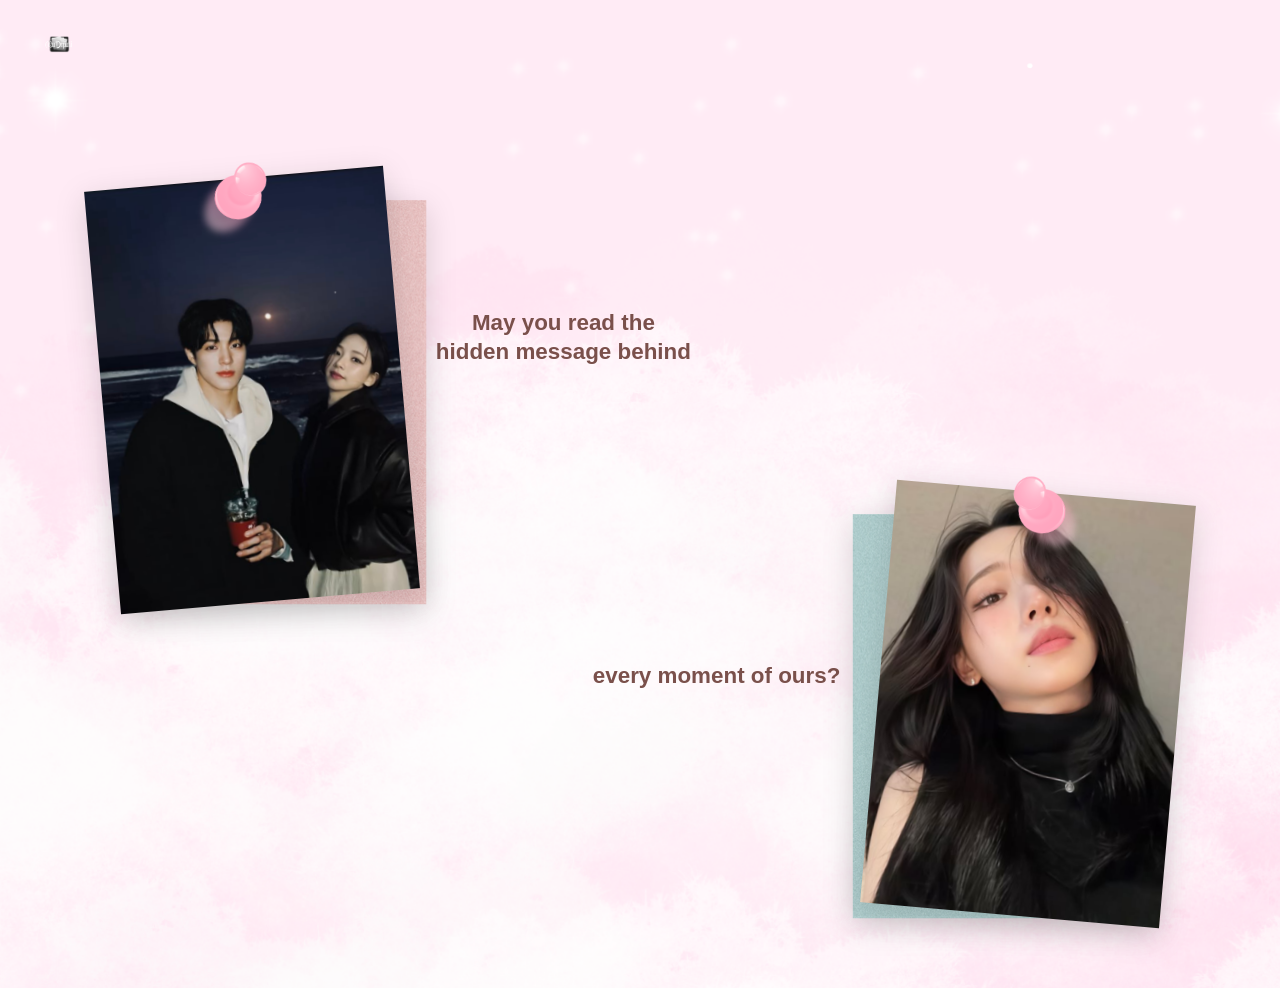
==== Cute Pinky/index3.html @ 4e8d7736 "Add files via upload" ====
<!DOCTYPE html>
<html lang="id">
<head>
    <meta charset="UTF-8">
    <meta name="viewport" content="width=device-width, initial-scale=1.0">

    <title>Cloudy Love</title>


    <link href="https://fonts.googleapis.com/css2?family=Cormorant+Garamond:wght@500;600;700&family=Poppins:wght@400;500;600;700;800&family=Sacramento&display=swap" rel="stylesheet">


    <link rel="stylesheet" href="style.css">
</head>

<body class="melody-page">


    <header class="site-header">
        <div class="logo-container">
            <img src="picture/WM Deputi.png"
                 alt="Logo Deputi"
                 class="logo-img">
        </div>
    </header>

<div class="page-container">


  <div class="text-group text-top">
    May you read the hidden message behind
  </div>

  <div class="text-group text-bottom">
    every moment of ours?
  </div>


  <div class="card-pair pair-1">
    <img src="picture/pesan rahasia.png" alt="Surat 1" class="img-letter">
    <div class="photo-wrap">
      <img src="picture/cp 5.png" alt="Foto 1" class="img-photo">
      <img src="picture/pin 1.png" alt="" class="img-pin pin-1">
    </div>
  </div>


  <div class="card-pair pair-2">
    <div class="letter-wrap">
      <img src="picture/pesan rahasia 2.png" alt="Surat 2" class="img-letter">
      <a href="index4.html" class="letter-button">I'll bring you to next chapter</a>
    </div>

    <div class="photo-wrap">
      <img src="picture/cp 6.png" alt="Foto 2" class="img-photo">
      <img src="picture/pin 2.png" alt="" class="img-pin pin-2">
    </div>
  </div>

</div>

    <audio id="song1" src="music/becky shower.mp3" preload="none"></audio>
    <audio id="song2" src="music/hey there delilah.mp3" preload="none"></audio>
    <audio id="song3" src="music/waiting for love - avicii.mp3" preload="none"></audio>


   <script src="script.js"></script>
</body>
</html>
---- Cute Pinky/style.css ----
* {
    margin: 0;
    padding: 0;
    box-sizing: border-box;
}

body {
    width: 100%;
    min-height: 100vh;
    background-image: url('picture/bg pink.png');
    background-size: cover;
    background-position: center;
    background-repeat: no-repeat;
    background-attachment: fixed;
    font-family: 'Poppins', sans-serif;
    display: flex;
    flex-direction: column;
    align-items: center;
    overflow-y: auto;
}

.site-header {
    width: 100%;
    padding: 24px 30px;
    display: flex;
    justify-content: flex-start;
    align-items: center;
    position: relative;
    z-index: 100;
}

.logo-container {
    border-radius: 8px;
}

.logo-img {
    height: 40px;
    width: auto;
    display: block;
}

.main-container {
    width: 100%;
    display: flex;
    justify-content: center;
    align-items: flex-start;
    padding: 10px 15px 60px 15px;
}

.hero-stage {
    width: 100%;
    max-width: 550px;
    display: flex;
    flex-direction: column;
    align-items: center;
    position: relative;
}

.title-top, .side-text {
    margin-top: 20px;
    font-family: 'Playfair Display', serif;
    font-weight: 700;
    color: #fff9f5;
    text-shadow:
        -3px -3px 0 #5c3f2d,
         3px -3px 0 #5c3f2d,
        -3px  3px 0 #5c3f2d,
         3px  3px 0 #5c3f2d,
         0px 4px 8px rgba(0,0,0,0.15);
    line-height: 1;
}

.title-top {
    font-size: 4.8rem;
    letter-spacing: 4px;
    margin-bottom: -45px;
    position: relative;
    z-index: 1;
}

.middle-row {
    width: 100%;
    display: flex;
    justify-content: center;
    align-items: center;
    position: relative;
    z-index: 2;
}

.side-text {
    font-size: 4.2rem;
    letter-spacing: 2px;
    position: absolute;
    top: 25%;
}

.side-text.left {
    justify-content: center;
    z-index: 1;
}

.side-text.right {
    right: 0px;
    z-index: 1;
}

.photo-wrapper {
    width: 320px;
    display: flex;
    justify-content: center;
    position: relative;
    z-index: 2;
}

.couple-photo {
    width: 100%;
    height: auto;
    object-fit: contain;
    display: block;
}

.question-banner {
    width: 100%;
    max-width: 520px;
    background: rgba(255, 238, 230, 0.94);
    padding: 22px 25px;
    border-radius: 20px;
    text-align: center;
    box-shadow: 0 8px 20px rgba(112, 74, 46, 0.12);
    border: 1px solid rgba(255, 255, 255, 0.9);
    backdrop-filter: blur(6px);

    margin-top: -85px; /* Menutupi area perut foto persis seperti contoh */
    position: relative;
    z-index: 3;
}

.ready-text {
    font-size: 1.35rem;
    letter-spacing: 2px;
    color: #4a3525;
    font-weight: 700;
}

.special-day-text {
    font-family: 'Sacramento', cursive;
    font-size: 4rem;
    color: #4a3525;
    line-height: 1.1;
    margin-top: 2px;
}

.cat-button-link {
    text-decoration: none;
}

.cat-button {
    display: flex;
    align-items: center;
    gap: 15px;
    cursor: pointer;
    padding: 10px 24px;
    border-radius: 35px;
    backdrop-filter: blur(4px);
    transition: transform 0.2s ease, background 0.2s ease;
    margin-top: 35px;
    position: relative;
    z-index: 4;
}

.cat-button:hover {
    transform: scale(1.06);
}

.cat-label {
    font-size: 0.95rem;
    font-weight: 700;
    color: #4a3525;
    letter-spacing: 1.5px;
}

.cat-icon {
    height: 55px;
    width: auto;
    display: block;
    image-rendering: pixelated;
    animation: bounce 2s infinite ease-in-out;
}

@keyframes bounce {
    0%, 100% { transform: translateY(0); }
    50% { transform: translateY(-6px); }
}

@media (max-width: 520px) {
    .title-top {
        font-size: 3.4rem;
        margin-bottom: -30px;
    }

    .side-text {
        font-size: min(3rem, 11vw);
        white-space: nowrap;
    }

    .side-text.left {
        left: 50%;
        transform: translateX(-50%);
    }

    .photo-wrapper {
        width: 260px;
    }

    .question-banner {
        margin-top: -65px;
        padding: 16px 18px;
    }

    .ready-text {
        font-size: 1.05rem;
    }

    .special-day-text {
        font-size: 3rem;
    }
}

.melody-page,
.melody-page * {
    box-sizing: border-box;
}

.melody-page {
    --brown: #59483f;
    --dial-size: clamp(260px, 43vw, 330px);

    width: 100%;
    min-height: 100vh;
    margin: 0;

    display: flex;
    flex-direction: column;
    align-items: center;

    overflow-x: hidden;

    color: var(--brown);

    background-image: url("picture/bg pink.png");
    background-size: cover;
    background-position: center;
    background-repeat: no-repeat;
    background-attachment: fixed;

    font-family: "Poppins", sans-serif;
}

.melody-page .site-header {
    width: 100%;
    padding: 24px 30px;

    display: flex;
    justify-content: flex-start;
    align-items: center;

    position: relative;
    z-index: 10;
}

.melody-page .logo-container {
    border-radius: 8px;
}

.melody-page .logo-img {
    display: block;
    width: auto;
    height: 40px;
}

.melody-page .melody-main {
    min-height: calc(100vh - 90px);
    padding: 28px 24px 70px;
    display: flex;
    flex-direction: column;
    align-items: center;
}

.melody-page .melody-title {
    margin: 0 auto 125px;
    color: var(--brown);
    font-family: "Cormorant Garamond", serif;
    font-weight: 600;
    line-height: 1.28;
    text-align: center;
}

.melody-page .radio-area {
    position: relative;
}

.melody-page .radio-dial {
    position: absolute;
    inset: 0;

    border: 0;
    border-radius: 50%;

    cursor: grab;
    touch-action: none;
    user-select: none;

    outline: none;
}

.melody-page .radio-dial:active {
    cursor: grabbing;
}

.melody-page .radio-dial:focus-visible {
    outline: 3px solid rgba(89, 72, 63, 0.55);
    outline-offset: 7px;
}

.melody-page .dial-outer-ring {
    position: absolute;
    inset: 0;

    border: 5px solid rgba(115, 103, 101, 0.62);
    border-radius: 50%;

    background:
        radial-gradient(
            circle,
            transparent 57%,
            rgba(255,255,255,.3) 58%,
            rgba(255,255,255,.15) 61%,
            transparent 62%
        ),
        conic-gradient(
            from -18deg,
            #d9c5c8 0deg 45deg,
            #c9b7b9 45deg 90deg,
            #e6cfd2 90deg 135deg,
            #c8b6b9 135deg 180deg,
            #e8d2d5 180deg 225deg,
            #cbbabd 225deg 270deg,
            #ead5d8 270deg 315deg,
            #cbbabd 315deg 360deg
        );

    box-shadow:
        inset 0 0 0 5px rgba(255,255,255,.28),
        0 3px 5px rgba(75, 57, 57, .16);
}

.melody-page .dial-rotor {
    position: absolute;
    inset: 17%;

    z-index: 2;

    border: 5px solid rgba(110, 101, 100, 0.65);
    border-radius: 50%;

    background:
        conic-gradient(
            from -12deg,
            #d9c5c9 0deg 45deg,
            #bcaeb0 45deg 90deg,
            #e8d1d5 90deg 135deg,
            #c4b4b6 135deg 180deg,
            #ead5d8 180deg 225deg,
            #c3b2b5 225deg 270deg,
            #ead5d8 270deg 315deg,
            #c7b7b9 315deg 360deg
        );

    box-shadow:
        inset 0 0 0 4px rgba(255,255,255,.22),
        0 1px 3px rgba(60, 45, 45, .18);

    transform: rotate(0deg);
    transform-origin: center;

    will-change: transform;
}

.melody-page .dial-pointer {
    position: absolute;

    top: 7%;
    left: 50%;

    width: 16px;
    height: 34px;

    border-radius: 20px;

    background: #777271;

    transform: translateX(-50%);

    box-shadow: 0 1px 2px rgba(0,0,0,.15);
}

.melody-page .dial-center {
    position: absolute;

    width: 9px;
    height: 9px;

    left: 50%;
    top: 50%;

    border-radius: 50%;

    background: rgba(255,255,255,.55);

    transform: translate(-50%, -50%);
}

.melody-page .dial-gloss {
    position: absolute;

    z-index: 3;

    inset: 3px;

    border-radius: 50%;

    pointer-events: none;

    background: linear-gradient(
        135deg,
        rgba(255,255,255,.25),
        transparent 42%,
        rgba(255,255,255,.12)
    );
}

.melody-page .melody-main {
    width: 100%;
    padding-inline: clamp(16px, 4vw, 40px);
}

.melody-page .melody-title {
    width: 100%;
    max-width: 760px;

    font-size: clamp(1.45rem, 5vw, 3.05rem);

    margin-bottom: clamp(55px, 13vw, 125px);
}

.melody-page .radio-section {
    width: 100%;
    max-width: 700px;

    display: flex;
    flex-direction: row;

    align-items: center;
    justify-content: center;

    gap: clamp(12px, 4vw, 34px);
}

.melody-page .radio-area {
    --dial-size: clamp(180px, 43vw, 330px);

    flex: 0 1 var(--dial-size);

    width: var(--dial-size);
    height: var(--dial-size);

    min-width: 0;
}

.melody-page .radio-instructions {
    flex: 1;
    min-width: 0;

    gap: clamp(8px, 2vw, 20px);
}

.melody-page .rotate-text {
    font-size: clamp(1.15rem, 4vw, 2.65rem);
    line-height: 1.3;
}

.melody-page .station-status {
    font-size: clamp(.80rem, 5vw, .160rem);
}

@media (max-width: 700px) {
    .melody-page .melody-title {
        font-size: clamp(1.5rem, 4.5vw, 2.3rem);
        margin-bottom: 75px;
    }

    .melody-page .radio-section {
        gap: 18px;
    }

    .melody-page .radio-area {
        --dial-size: clamp(180px, 43vw, 270px);
    }

    .melody-page .radio-instructions {
        align-items: flex-start;
    }

    .melody-page .rotate-text {
        font-size: clamp(1.2rem, 3.5vw, 1.8rem);
    }
}

@media (max-width: 430px) {
    .melody-page .site-header {
        padding: 18px;
    }

    .melody-page .melody-main {
        padding: 30px 16px 50px;
    }

    .melody-page .melody-title {
        font-size: clamp(1.35rem, 6vw, 1.8rem);
        line-height: 1.3;
        margin-bottom: 75px;
    }

    .melody-page .melody-title br {
        display: none;
    }

    .melody-page .radio-section {
        flex-direction: column;
        gap: 30px;
    }

    .melody-page .radio-area {
        --dial-size: min(72vw, 270px);

        flex: 0 0 var(--dial-size);
    }

    .melody-page .radio-instructions {
        align-items: center;
        text-align: center;
        gap: 8px;
    }

    .melody-page .rotate-text {
        font-size: 1.65rem;
    }

    .melody-page .station-status {
        max-width: 260px;
        font-size: .72rem;
    }

    .melody-page .mobile-hint {
        display: block;
    }
}

@media (max-width: 350px) {
    .melody-page .melody-title {
        font-size: 1.25rem;
    }

    .melody-page .radio-area {
        --dial-size: 235px;
    }
}

.melody-page .station-numbers {
    position: absolute;
    inset: 0;

    z-index: 5;

    pointer-events: none;
}

.melody-page .station-number {
    position: absolute;

    display: flex;
    justify-content: center;
    align-items: center;

    width: 25px;
    height: 25px;

    border-radius: 50%;

    background: rgba(255, 248, 247, 0);

    color: #59483f;

    font-family: "Poppins", sans-serif;
    font-size: 25px;
    font-weight: 700;

    box-shadow: 0 2px 5px rgba(80, 55, 55, 0.12);

    border: 1px solid rgba(255, 255, 255, 0);
}

.melody-page .number-1 {
    left: 21%;
    top: 30%;
}

.melody-page .number-2 {
    left: 50%;
    top: 14%;
    transform: translateX(-50%);
}

.melody-page .number-3 {
    right: 21%;
    top: 30%;
}

.melody-page .volume-control {
    width: 180px;
    max-width: 100%;
    margin-top: 8px;
}

.melody-page .volume-label {
    display: flex;
    justify-content: space-between;
    align-items: center;

    margin-bottom: 8px;

    color: #59483f;

    font-family: "Poppins", sans-serif;
    font-size: 0.7rem;
    font-weight: 600;

    letter-spacing: 1.5px;
}

.melody-page #volumeSlider {
    appearance: none;
    -webkit-appearance: none;

    width: 100%;
    height: 6px;

    border-radius: 20px;

    background: #dfc8cd;

    outline: none;
    cursor: pointer;
}

.melody-page #volumeSlider::-webkit-slider-thumb {
    appearance: none;
    -webkit-appearance: none;

    width: 16px;
    height: 16px;

    border-radius: 50%;

    background: #79615b;

    border: 3px solid #fff5f5;

    box-shadow: 0 2px 5px rgba(0,0,0,0.15);
}

.melody-page #volumeSlider::-moz-range-thumb {
    width: 11px;
    height: 11px;

    border-radius: 50%;

    background: #79615b;

    border: 3px solid #fff5f5;

    box-shadow: 0 2px 5px rgba(0,0,0,0.15);
}

.melody-page #volumeSlider::-webkit-slider-thumb:hover {
    transform: scale(1.15);
}

.melody-page .volume-control {
    transition: opacity 0.2s ease;
}

.melody-page .next-page-link {
    display: inline-block;

    margin-top: 35px;
    padding: 12px 28px;

    color: #79615b;
    text-decoration: none;

    font-family: "Poppins", sans-serif;
    font-size: 0.9rem;
    font-weight: 600;

    border: 1px solid rgba(121, 97, 91, 0.35);
    border-radius: 30px;

    background: rgba(255, 255, 255, 0.45);

    transition:
        opacity 0.3s ease,
        transform 0.3s ease,
        background 0.3s ease;

    opacity: 0.7;
}

.melody-page .next-page-link[aria-disabled="true"] {
    pointer-events: none;
    cursor: default;
    border-color: transparent;
    background: transparent;
    padding: 0;
}

.melody-page .next-page-link[aria-disabled="false"] {
    opacity: 1;
    cursor: pointer;

    background: rgba(255, 255, 255, 0.65);

    box-shadow: 0 4px 12px rgba(89, 72, 63, 0.08);
}

.melody-page .next-page-link[aria-disabled="false"]:hover {
    transform: translateY(-3px);
    background: rgba(255, 255, 255, 0.9);
}

body.melody-page {
  overflow-x: hidden;
}

.page-container {

  --card-w: clamp(180px, min(30vw, 55vh), 300px);
  --edge-x: 8vw;
  --p1-top: 10%;
  --p2-bottom: 8%;

  --page-h: max(100vh, calc(var(--card-w) * 2.6));

  position: relative;
  width: 100%;
  min-height: var(--page-h);
  overflow: hidden;
  box-sizing: border-box;
  font-family: 'Comic Sans MS', 'Chalkboard SE', cursive, sans-serif;
}

.deco-butterfly {
  position: absolute;
  top: 3%;
  right: 10%;

  width: max(90px, min(clamp(150px, 30vw, 360px), calc((0.89 * var(--page-h) - 1.49 * var(--card-w) - 22px) * 1.75)));
  object-view-box: inset(33.3% 13.6% 37.6% 14.3%);
  height: auto;
  z-index: 1;
  pointer-events: none;
}

.text-group {
  position: absolute;
  color: #7a504b;
  font-weight: bold;
  text-align: center;
  line-height: 1.3;
  z-index: 1;
  pointer-events: none;
  width: clamp(160px, 25vw, 260px);
  font-size: clamp(1rem, 2.2vw, 1.4rem);
}

.text-top {
  left: calc(var(--edge-x) + var(--card-w) * 1.45);
  top: calc(var(--p1-top) + var(--card-w) * 0.53);
  transform: translate(-40%, -50%);
}

.text-bottom {
  left: calc(100% - var(--edge-x) - var(--card-w) * 1.45);
  top: calc(100% - var(--p2-bottom) - var(--card-w) * 0.8);
  transform: translate(-60%, -50%);
}

.card-pair {
  position: absolute;
  width: var(--card-w);
  aspect-ratio: 3 / 4;
  cursor: pointer;
  z-index: 2;
}

.pair-1 {
  top: var(--p1-top);
  left: var(--edge-x);
  transform: rotate(-5deg);
}

.pair-2 {
  bottom: var(--p2-bottom);
  right: var(--edge-x);
  transform: rotate(5deg);
}

.photo-wrap {
  position: relative;
  z-index: 2;
  transition: transform 0.5s cubic-bezier(0.25, 1, 0.5, 1);
}

.img-photo {
  width: 100%;
  height: auto;
  display: block;
  filter: drop-shadow(0px 8px 15px rgba(0, 0, 0, 0.15));
}

.img-tape {
  position: absolute;
  height: auto;
  z-index: 3;
  pointer-events: none;
}

.tape-left {
  width: 70%;
  left: 25%;
  top: 6%;
  transform: translate(-50%, -50%);
  object-view-box: inset(35.3% 18.2% 35.3% 20%);
}

.tape-right {
  width: 65%;
  left: 74%;
  top: -1%;
  transform: translate(-50%, -50%);
  object-view-box: inset(39.7% 21.7% 39.1% 20.6%);
}

.img-letter {
  position: absolute;
  top: 0;
  left: 0;
  width: 100%;
  height: auto;
  z-index: 1;
  opacity: 0;
  visibility: hidden;
  transition: transform 0.5s cubic-bezier(0.25, 1, 0.5, 1), opacity 0.3s ease, visibility 0.3s;
  filter: drop-shadow(0px 8px 15px rgba(0, 0, 0, 0.15));
}

.pair-1:hover .photo-wrap,
.pair-1.active .photo-wrap {
  transform: translate(-5%, 5%) rotate(-2deg);
}

.pair-1:hover .img-letter,
.pair-1.active .img-letter {
  z-index: 3;
  opacity: 1;
  visibility: visible;
  transform: translate(45%, -10%) rotate(8deg);
}

.pair-2:hover .photo-wrap,
.pair-2.active .photo-wrap {
  transform: translate(5%, 5%) rotate(2deg);
}

.pair-2:hover .img-letter,
.pair-2.active .img-letter {
  z-index: 3;
  opacity: 1;
  visibility: visible;
  transform: translate(-45%, -10%) rotate(-8deg);
}

@media (max-width: 1100px) {
    .page-container {
    --page-h: max(100vh, calc(var(--card-w) * 3.2));
  }
}

@media (max-width: 600px) {
    .page-container {
    --edge-x: 5vw;
    --p1-top: 6%;
    --p2-bottom: 6%;
  }

    .text-group {
    width: calc(100% - var(--edge-x) * 2 - var(--card-w) - 12px);
  }

  .text-top {
    left: calc(var(--edge-x) + var(--card-w) + 12px);
    transform: translateY(-50%);
  }

  .text-bottom {
    left: var(--edge-x);
    transform: translateY(-50%);
  }

  .tape-left { width: 58%; left: 28%; }

    .tape-right { width: 54%; left: 72%; }
}

.letter-wrap {
  position: absolute;
  top: 0;
  left: 0;
  width: 100%;
  z-index: 1;
  opacity: 0;
  visibility: hidden;
  transition: transform 0.5s cubic-bezier(0.25, 1, 0.5, 1), opacity 0.3s ease, visibility 0.3s;
  filter: drop-shadow(0px 8px 15px rgba(0, 0, 0, 0.15));
}

.pair-2:hover .letter-wrap,
.pair-2.active .letter-wrap {
  z-index: 3;
  opacity: 1;
  visibility: visible;
  transform: translate(-45%, -10%) rotate(-8deg);
}

.pair-2 .letter-wrap .img-letter,
.pair-2:hover .letter-wrap .img-letter,
.pair-2.active .letter-wrap .img-letter {
  position: static;
  display: block;
  width: 100%;
  height: auto;
  opacity: 1;
  visibility: visible;
  transform: none;
  transition: none;
  filter: none;
  z-index: auto;
}

.letter-button {
  position: absolute;
  left: 50%;
  top: 66%;
  transform: translate(-50%, -50%);

  width: max-content;
  max-width: 84%;
  padding: 0.7em 1.2em;

  border-radius: 999px;
  border: 1px solid rgba(92, 63, 45, 0.35);
  background: #fdf3ec;
  box-shadow: 0 4px 10px rgba(92, 63, 45, 0.18);

  color: #5c3f2d;
  font-family: 'Poppins', sans-serif;
  font-size: clamp(0.6rem, calc(var(--card-w) * 0.048), 0.9rem);
  font-weight: 600;
  line-height: 1.3;
  text-align: center;
  text-decoration: none;

  transition: background 0.25s ease, transform 0.25s ease;
}

.letter-button:hover {
  background: #ffffff;
  transform: translate(-50%, -50%) scale(1.05);
}

/*BUAT LOGO @UDEPUTI baru nyadar di akhir jir*/

.logo-container,
.melody-page .logo-container {
    background: none;
    box-shadow: none;
    backdrop-filter: none;
    padding: 0;
}   
.pair-1 .img-letter,
.pair-2 .letter-wrap,
.pair-1:hover .img-letter,
.pair-1.active .img-letter,
.pair-2:hover .letter-wrap,
.pair-2.active .letter-wrap {
  opacity: 1;
  visibility: visible;
  z-index: 1;
  transition: transform 0.6s cubic-bezier(0.25, 1, 0.5, 1);
}

.pair-1 .img-letter {
  transform: translate(8%, 6%) rotate(5deg);
}

.pair-2 .letter-wrap {
  transform: translate(-8%, 6%) rotate(-5deg);
}

.photo-wrap {
  transition: transform 0.6s cubic-bezier(0.25, 1, 0.5, 1);
}

.pair-1:hover .img-letter,
.pair-1.active .img-letter {
  transform: translate(
    min(calc(var(--card-w) * 0.88),
        calc(100vw - var(--edge-x) - var(--card-w) - 20px)),
    -6%) rotate(10deg);
}

.pair-2:hover .letter-wrap,
.pair-2.active .letter-wrap {
  transform: translate(
    max(calc(var(--card-w) * -0.88),
        calc(var(--edge-x) + var(--card-w) + 20px - 100vw)),
    -6%) rotate(2deg);
}

.pair-1:hover .photo-wrap,
.pair-1.active .photo-wrap {
  transform: translate(-8%, 4%) rotate(-3deg);
}

.pair-2:hover .photo-wrap,
.pair-2.active .photo-wrap {
  transform: translate(8%, 4%) rotate(3deg);
}

.pair-2 .letter-button {
  opacity: 0;
  pointer-events: none;
  transition: opacity 0.3s ease, background 0.25s ease, transform 0.25s ease;
}

.pair-2:hover .letter-button,
.pair-2.active .letter-button {
  opacity: 1;
  pointer-events: auto;
  transition: opacity 0.35s ease 0.25s, background 0.25s ease, transform 0.25s ease;
}

@media (hover: none) {
  .pair-1:hover:not(.active) .img-letter {
    transform: translate(8%, 6%) rotate(5deg);
  }
  .pair-2:hover:not(.active) .letter-wrap {
    transform: translate(-8%, 6%) rotate(-5deg);
  }
  .pair-1:hover:not(.active) .photo-wrap,
  .pair-2:hover:not(.active) .photo-wrap {
    transform: none;
  }
  .pair-2:hover:not(.active) .letter-button {
    opacity: 0;
    pointer-events: none;
  }
}

.img-pin {
  position: absolute;
  width: 26%;
  height: auto;
  z-index: 3;
  pointer-events: none;
  user-select: none;
  -webkit-user-drag: none;
}

.pin-1 {
  left: 52%;
  top: 3%;
  transform: translate(-58.4%, -48.2%);
}

.pin-2 {
  left: 48%;
  top: 3%;
  transform: translate(-41.3%, -48.2%);
}
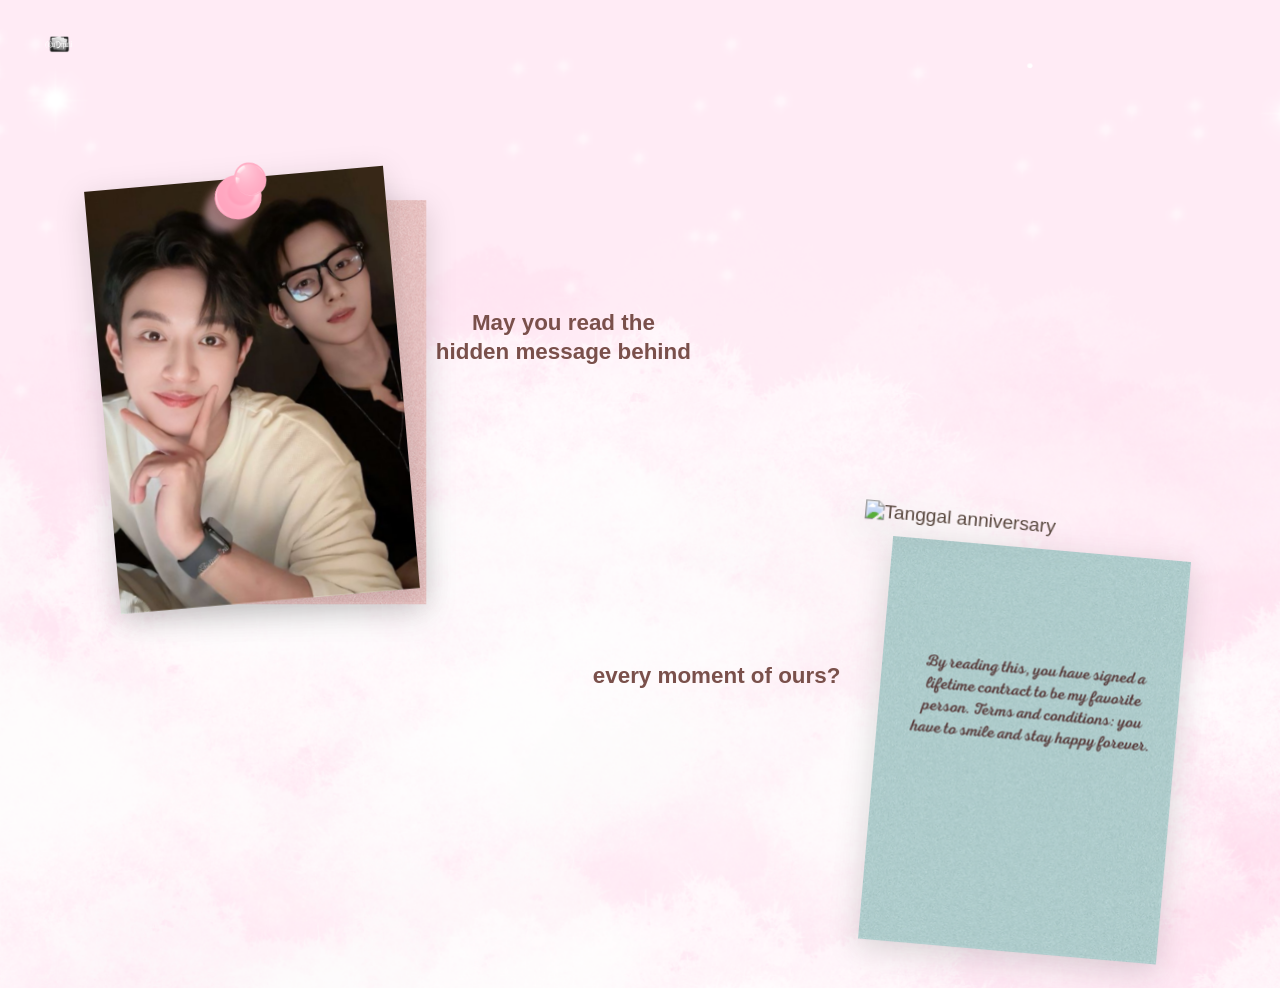
==== commit bf035806: "Add files via upload" ====
--- a/Cute Pinky/index3.html
+++ b/Cute Pinky/index3.html
@@ -39,21 +39,25 @@
   <div class="card-pair pair-1">
     <img src="picture/pesan rahasia.png" alt="Surat 1" class="img-letter">
     <div class="photo-wrap">
-      <img src="picture/cp 5.png" alt="Foto 1" class="img-photo">
+      <img src="picture/cp 2.png" alt="Foto 1" class="img-photo">
       <img src="picture/pin 1.png" alt="" class="img-pin pin-1">
     </div>
   </div>
 
 
   <div class="card-pair pair-2">
-    <div class="letter-wrap">
-      <img src="picture/pesan rahasia 2.png" alt="Surat 2" class="img-letter">
+    <!-- Surat rahasia: diam di tempat, tertutup kalender -->
+    <div class="secret-wrap">
+      <img src="picture/pesan rahasia 2.png" alt="Surat 2" class="secret-img">
       <a href="index4.html" class="letter-button">I'll bring you to next chapter</a>
     </div>
 
-    <div class="photo-wrap">
-      <img src="picture/cp 6.png" alt="Foto 2" class="img-photo">
-      <img src="picture/pin 2.png" alt="" class="img-pin pin-2">
+    <!-- Kalender: terlipat ke atas saat di-hover / diklik -->
+    <div class="cal-wrap">
+      <div class="cal-page">
+        <img src="picture/kalender klip.png" alt="Tanggal anniversary" class="cal-img">
+        <img src="" alt="" class="img-pin pin-2 cal-pin">
+      </div>
     </div>
   </div>
 
--- a/Cute Pinky/style.css
+++ b/Cute Pinky/style.css
@@ -1107,4 +1107,117 @@
   left: 48%;
   top: 3%;
   transform: translate(-41.3%, -48.2%);
+}
+
+.pair-2 {
+  --cal-scale: 1.2;       
+  --hinge-y: 13%;          
+  --secret-y: 8%;         
+}
+
+
+.pair-2 .secret-wrap {
+  position: absolute;
+  top: 0;
+  left: 0;
+  width: 100%;
+  z-index: 1;
+  opacity: 1;                      
+  pointer-events: none;          
+  transform: translateY(var(--secret-y));
+  filter: drop-shadow(0px 8px 15px rgba(0, 0, 0, 0.15));
+}
+
+.pair-2 .secret-img {
+  display: block;
+  width: 100%;
+  height: auto;
+}
+
+/* Kalender */
+.pair-2 .cal-wrap {
+  position: relative;
+  z-index: 2;
+  transform: scale(var(--cal-scale));
+  transform-origin: 50% 50%;
+  pointer-events: none;
+}
+
+.pair-2 .cal-page {
+  position: relative;
+  perspective: 1100px;
+  perspective-origin: 50% var(--hinge-y);
+  filter: drop-shadow(0px 8px 15px rgba(0, 0, 0, 0.15));
+  transition: filter 0.4s ease;
+}
+
+.pair-2 .cal-page.rolling {
+  filter: drop-shadow(0px 12px 16px rgba(0, 0, 0, 0.22));
+}
+
+.pair-2 .cal-img {
+  display: block;
+  width: 100%;
+  height: auto;
+  
+}
+
+
+.pair-2 .cal-page.rolling .cal-img {
+  visibility: hidden;
+}
+
+.pair-2 .cal-pin {
+  top: var(--hinge-y);
+}
+
+.cal-roll {
+  position: absolute;
+  top: 0;
+  left: 0;
+  width: 100%;
+  height: 0;
+  transform-style: preserve-3d;
+  pointer-events: none;
+}
+
+.cal-strip {
+  position: absolute;
+  left: 0;
+  width: 100%;
+  transform-origin: 50% 0;       
+  transform-style: preserve-3d;
+}
+
+.cal-face {
+  position: absolute;
+  inset: 0;
+  overflow: hidden;
+  background-repeat: no-repeat;
+  backface-visibility: hidden;
+  -webkit-backface-visibility: hidden;
+}
+
+.cal-back {
+  transform: rotateX(180deg);    
+}
+
+.cal-face i {                     
+  position: absolute;
+  inset: 0;
+  background: #000;
+  opacity: 0;
+  pointer-events: none;
+}
+
+.pair-2.active .secret-wrap {
+  opacity: 1;
+  pointer-events: auto;
+}
+
+@media (hover: hover) {
+  .pair-2:hover .secret-wrap {
+    opacity: 1;
+    pointer-events: auto;
+  }
 }
